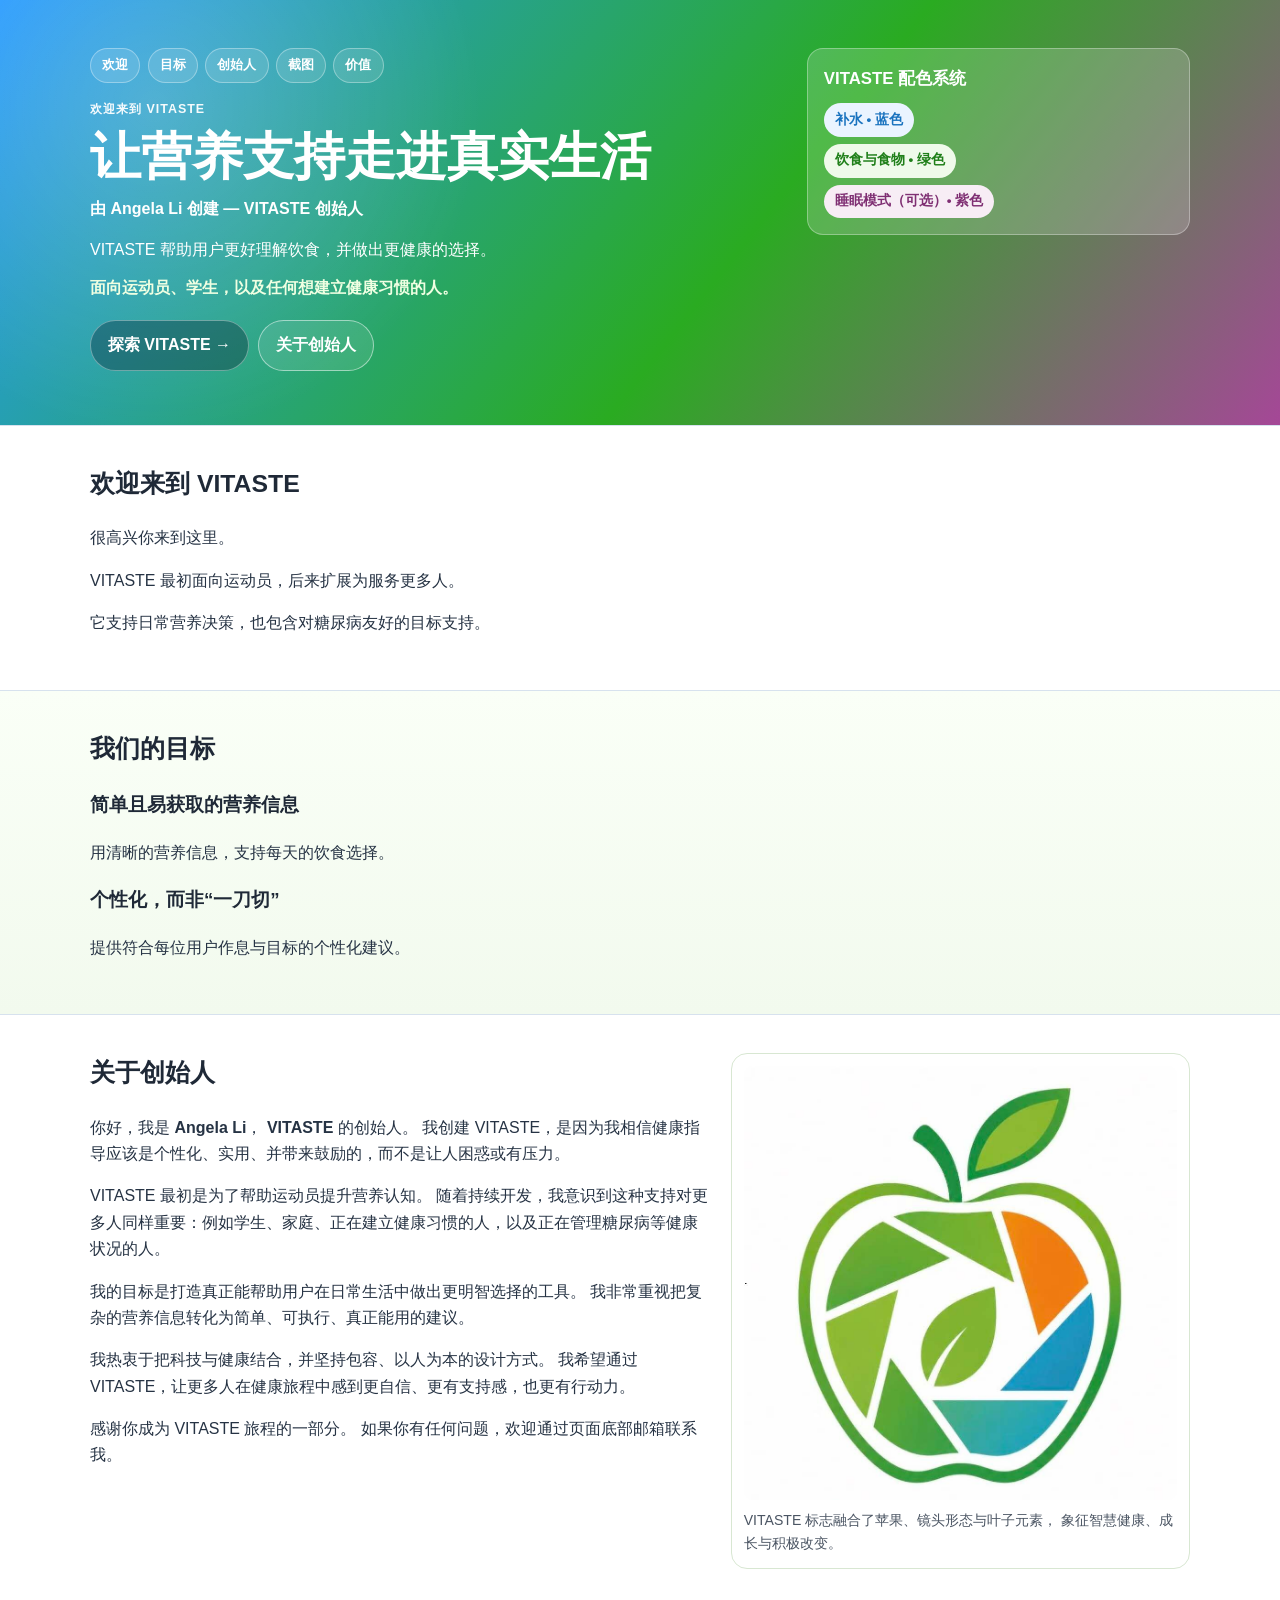
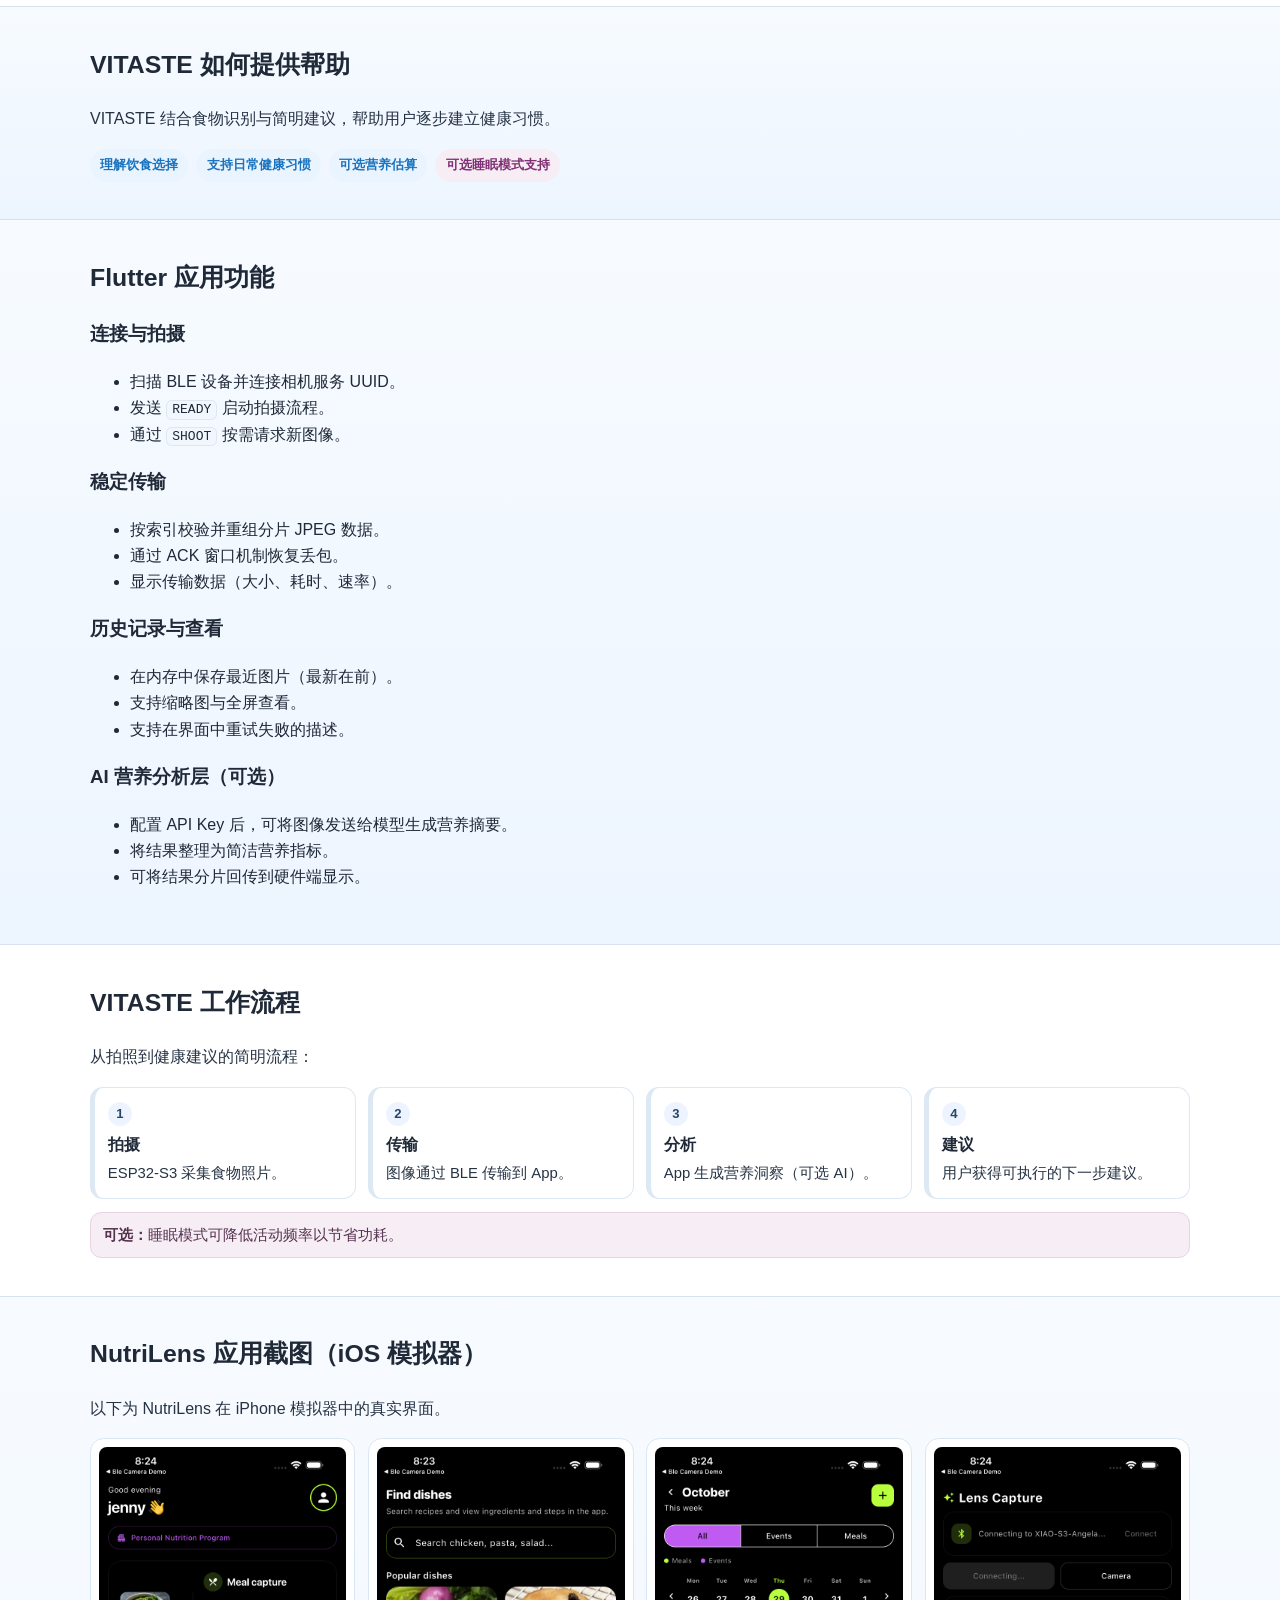
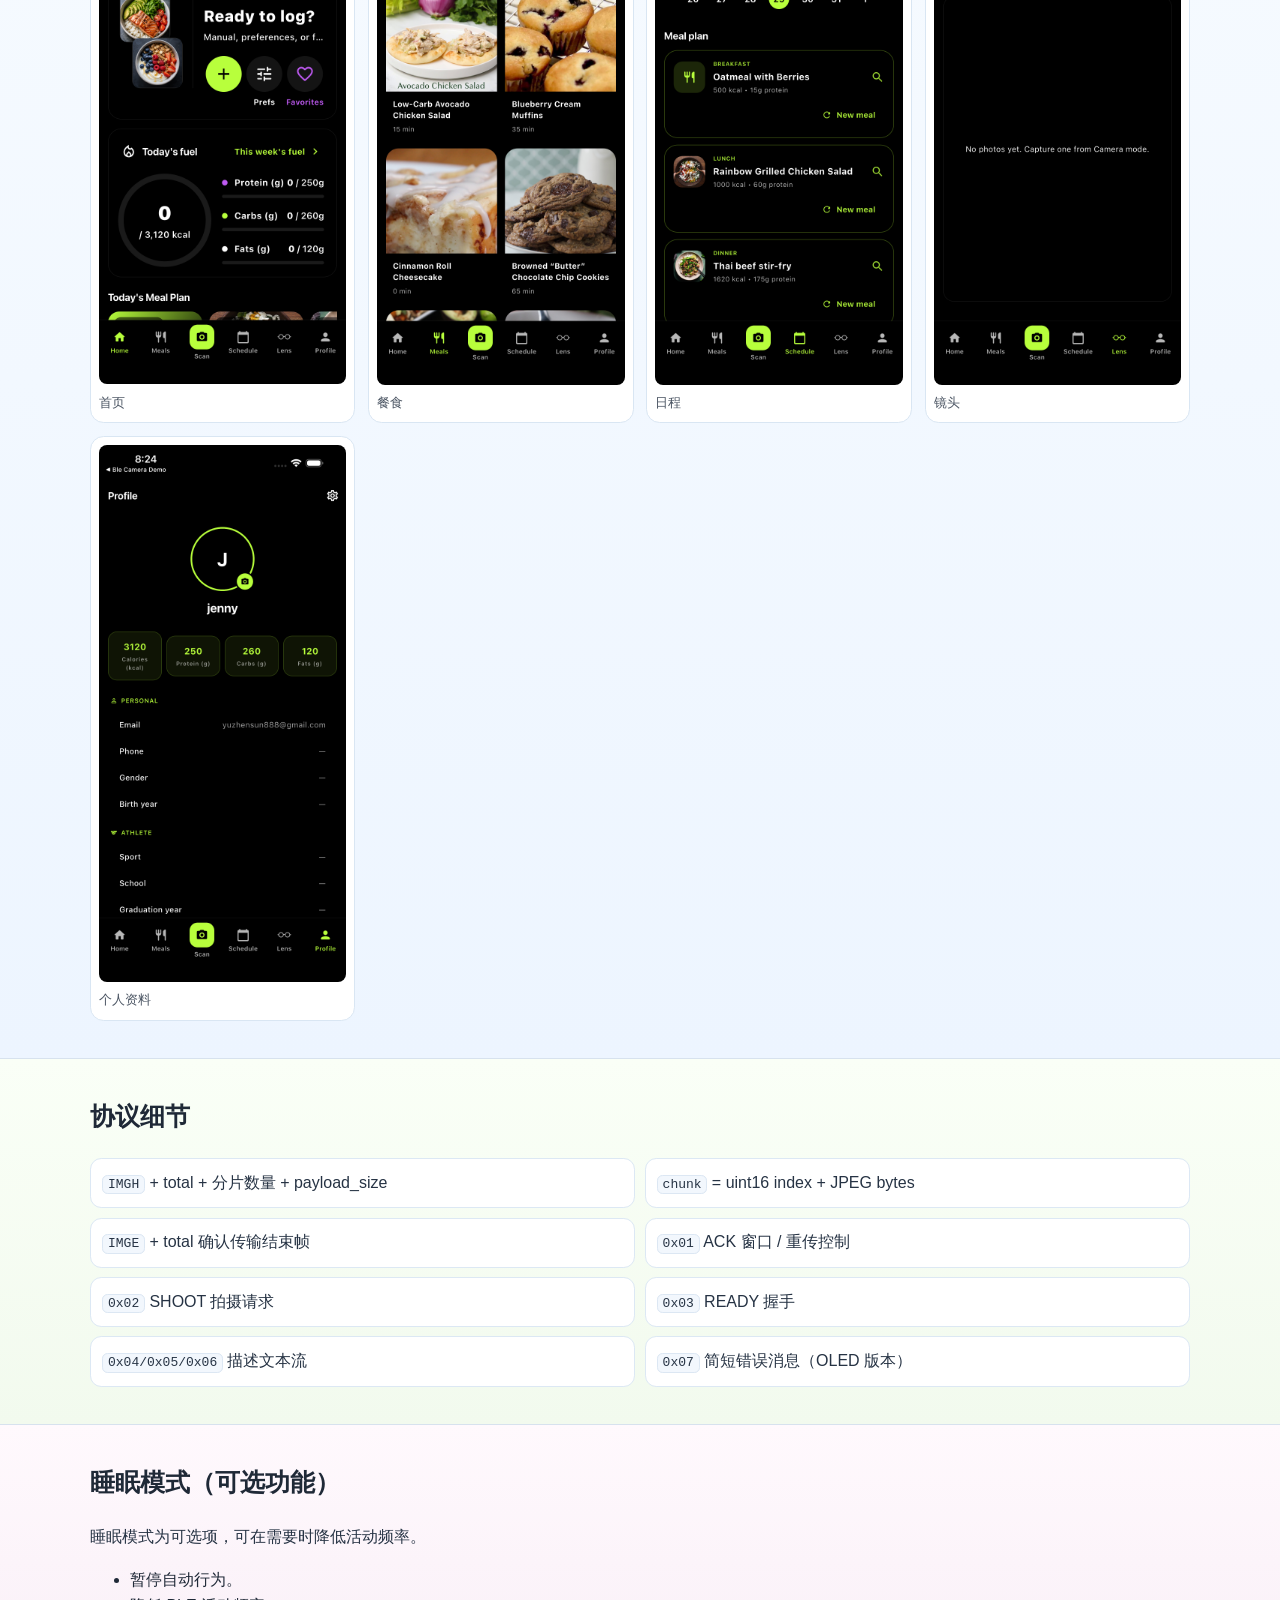
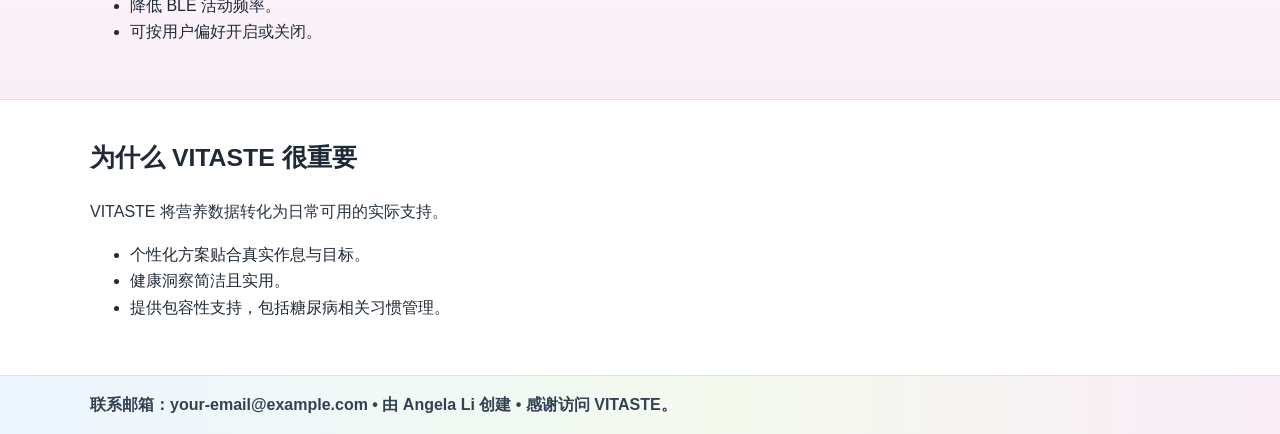
==== index-zh.html @ 3ab24c32 "Add Chinese version page (index-zh.html)" ====
<!doctype html>
<html lang="zh-Hans">
  <head>
    <meta charset="UTF-8" />
    <meta name="viewport" content="width=device-width, initial-scale=1.0" />
    <title>VITASTE｜中文介绍</title>
    <meta
      name="description"
      content="VITASTE 帮助用户理解营养、做出更健康的饮食选择，并支持个性化健康目标。"
    />
    <link rel="stylesheet" href="assets/styles.css" />
  </head>
  <body>
    <header class="hero">
      <div class="container hero-inner">
        <div>
          <nav class="top-nav" aria-label="Primary">
            <a href="#welcome-message" >欢迎</a>
            <a href="#mission-vision" >目标</a>
            <a href="#about-creator" >创始人</a>
            <a href="#app-screenshots" >截图</a>
            <a href="#why-vitaste" >价值</a>
          </nav>
          <p class="eyebrow">欢迎来到 VITASTE</p>
          <h1>让营养支持走进真实生活</h1>
          <p class="founder-line">由 Angela Li 创建 — VITASTE 创始人</p>
          <p class="subtitle">
            VITASTE 帮助用户更好理解饮食，并做出更健康的选择。
          </p>
          <p class="quick-mission">
            面向运动员、学生，以及任何想建立健康习惯的人。
          </p>
          <div class="hero-actions">
            <a class="button primary" href="#welcome-message">探索 VITASTE →</a>
            <a class="button ghost" href="#about-creator">关于创始人</a>
          </div>
        </div>
        <aside class="hero-panel">
          <h2>VITASTE 配色系统</h2>
          <ul class="legend">
            <li><span class="chip hydration">补水 • 蓝色</span></li>
            <li><span class="chip meals">饮食与食物 • 绿色</span></li>
            <li><span class="chip sleep">睡眠模式（可选）• 紫色</span></li>
          </ul>
        </aside>
      </div>
    </header>

    <main class="sections">
      <section class="band band-alt" id="welcome-message-band">
        <div class="container">
      <section id="welcome-message">
        <h2>欢迎来到 VITASTE</h2>
        <p>
          很高兴你来到这里。
        </p>
        <p>
          VITASTE 最初面向运动员，后来扩展为服务更多人。
        </p>
        <p>
          它支持日常营养决策，也包含对糖尿病友好的目标支持。
        </p>
      </section>
        </div>
      </section>

      <section class="band band-meals">
        <div class="container">
      <section id="mission-vision">
        <h2>我们的目标</h2>
        <div class="grid two">
          <article>
            <h3>简单且易获取的营养信息</h3>
            <p>
              用清晰的营养信息，支持每天的饮食选择。
            </p>
          </article>
          <article>
            <h3>个性化，而非“一刀切”</h3>
            <p>
              提供符合每位用户作息与目标的个性化建议。
            </p>
          </article>
        </div>
      </section>
        </div>
      </section>

      <section class="band band-alt">
        <div class="container">
      <section class="split" id="about-creator">
        <div>
          <h2>关于创始人</h2>
          <p>
            你好，我是 <strong>Angela Li</strong>，
            <strong>VITASTE</strong> 的创始人。
            我创建 VITASTE，是因为我相信健康指导应该是个性化、实用、并带来鼓励的，而不是让人困惑或有压力。
          </p>
          <p>
            VITASTE 最初是为了帮助运动员提升营养认知。
            随着持续开发，我意识到这种支持对更多人同样重要：例如学生、家庭、正在建立健康习惯的人，以及正在管理糖尿病等健康状况的人。
          </p>
          <p>
            我的目标是打造真正能帮助用户在日常生活中做出更明智选择的工具。
            我非常重视把复杂的营养信息转化为简单、可执行、真正能用的建议。
          </p>
          <p>
            我热衷于把科技与健康结合，并坚持包容、以人为本的设计方式。
            我希望通过 VITASTE，让更多人在健康旅程中感到更自信、更有支持感，也更有行动力。
          </p>
          <p>
            感谢你成为 VITASTE 旅程的一部分。
            如果你有任何问题，欢迎通过页面底部邮箱联系我。
          </p>
        </div>
        <figure class="logo-card">
          <img src="assets/vitaste-logo.jpg" alt="VITASTE logo: apple shape with colorful lens-style segments and leaf icon" />
          <figcaption>
            VITASTE 标志融合了苹果、镜头形态与叶子元素，
            象征智慧健康、成长与积极改变。
          </figcaption>
        </figure>
      </section>
        </div>
      </section>

      <section class="band band-hydration">
        <div class="container">
      <section id="goal">
        <h2>VITASTE 如何提供帮助</h2>
        <p>
          VITASTE 结合食物识别与简明建议，帮助用户逐步建立健康习惯。
        </p>
        <div class="pill-row">
          <span class="pill">理解饮食选择</span>
          <span class="pill">支持日常健康习惯</span>
          <span class="pill">可选营养估算</span>
          <span class="pill sleep">可选睡眠模式支持</span>
        </div>
      </section>
        </div>
      </section>

      <section class="band band-hydration">
        <div class="container">
      <section id="app-details">
        <h2>Flutter 应用功能</h2>
        <div class="grid two">
          <article>
            <h3>连接与拍摄</h3>
            <ul>
              <li>扫描 BLE 设备并连接相机服务 UUID。</li>
              <li>发送 <code>READY</code> 启动拍摄流程。</li>
              <li>通过 <code>SHOOT</code> 按需请求新图像。</li>
            </ul>
          </article>
          <article>
            <h3>稳定传输</h3>
            <ul>
              <li>按索引校验并重组分片 JPEG 数据。</li>
              <li>通过 ACK 窗口机制恢复丢包。</li>
              <li>显示传输数据（大小、耗时、速率）。</li>
            </ul>
          </article>
          <article>
            <h3>历史记录与查看</h3>
            <ul>
              <li>在内存中保存最近图片（最新在前）。</li>
              <li>支持缩略图与全屏查看。</li>
              <li>支持在界面中重试失败的描述。</li>
            </ul>
          </article>
          <article class="meals-accent">
            <h3>AI 营养分析层（可选）</h3>
            <ul>
              <li>配置 API Key 后，可将图像发送给模型生成营养摘要。</li>
              <li>将结果整理为简洁营养指标。</li>
              <li>可将结果分片回传到硬件端显示。</li>
            </ul>
          </article>
        </div>
      </section>
        </div>
      </section>

      <section class="band band-alt">
        <div class="container">
      <section id="system-overview">
        <h2>VITASTE 工作流程</h2>
        <p>从拍照到健康建议的简明流程：</p>
        <div class="how-grid">
          <article class="how-card hydration-line">
            <span class="how-num">1</span>
            <h3>拍摄</h3>
            <p>ESP32-S3 采集食物照片。</p>
          </article>
          <article class="how-card hydration-line">
            <span class="how-num">2</span>
            <h3>传输</h3>
            <p>图像通过 BLE 传输到 App。</p>
          </article>
          <article class="how-card meals-line">
            <span class="how-num">3</span>
            <h3>分析</h3>
            <p>App 生成营养洞察（可选 AI）。</p>
          </article>
          <article class="how-card meals-line">
            <span class="how-num">4</span>
            <h3>建议</h3>
            <p>用户获得可执行的下一步建议。</p>
          </article>
        </div>
        <div class="how-note">
          <strong>可选：</strong>睡眠模式可降低活动频率以节省功耗。
        </div>
      </section>
        </div>
      </section>

      <section class="band band-hydration">
        <div class="container">
      <section id="app-screenshots">
        <h2>NutriLens 应用截图（iOS 模拟器）</h2>
        <p>
          以下为 NutriLens 在 iPhone 模拟器中的真实界面。
        </p>
        <div class="shots">
          <figure>
            <img src="assets/nutrilens/home.png" alt="NutriLens 首页界面" />
            <figcaption>首页</figcaption>
          </figure>
          <figure>
            <img src="assets/nutrilens/meals.png" alt="NutriLens 餐食界面" />
            <figcaption>餐食</figcaption>
          </figure>
          <figure>
            <img src="assets/nutrilens/schedule.png" alt="NutriLens 日程界面" />
            <figcaption>日程</figcaption>
          </figure>
          <figure>
            <img src="assets/nutrilens/lens.png" alt="NutriLens 镜头采集界面" />
            <figcaption>镜头</figcaption>
          </figure>
          <figure>
            <img src="assets/nutrilens/profile.png" alt="NutriLens 个人资料界面" />
            <figcaption>个人资料</figcaption>
          </figure>
        </div>
      </section>
        </div>
      </section>

      <section class="band band-meals">
        <div class="container">
      <section>
        <h2>协议细节</h2>
        <div class="protocol-grid">
          <p><code>IMGH</code> + total + 分片数量 + payload_size</p>
          <p><code>chunk</code> = uint16 index + JPEG bytes</p>
          <p><code>IMGE</code> + total 确认传输结束帧</p>
          <p><code>0x01</code> ACK 窗口 / 重传控制</p>
          <p><code>0x02</code> SHOOT 拍摄请求</p>
          <p><code>0x03</code> READY 握手</p>
          <p><code>0x04/0x05/0x06</code> 描述文本流</p>
          <p><code>0x07</code> 简短错误消息（OLED 版本）</p>
        </div>
      </section>
        </div>
      </section>

      <section class="band band-sleep">
        <div class="container">
      <section id="sleep-mode">
        <h2>睡眠模式（可选功能）</h2>
        <p>
          睡眠模式为可选项，可在需要时降低活动频率。
        </p>
        <ul>
          <li>暂停自动行为。</li>
          <li>降低 BLE 活动频率。</li>
          <li>可按用户偏好开启或关闭。</li>
        </ul>
      </section>
        </div>
      </section>

      <section class="band band-alt">
        <div class="container">
      <section id="why-vitaste">
        <h2>为什么 VITASTE 很重要</h2>
        <p>
          VITASTE 将营养数据转化为日常可用的实际支持。
        </p>
        <ul>
          <li>个性化方案贴合真实作息与目标。</li>
          <li>健康洞察简洁且实用。</li>
          <li>提供包容性支持，包括糖尿病相关习惯管理。</li>
        </ul>
      </section>
        </div>
      </section>
    </main>

    <footer class="footer">
      <div class="container footer-inner">
        <p>联系邮箱：your-email@example.com • 由 Angela Li 创建 • 感谢访问 VITASTE。</p>
      </div>
    </footer>
  </body>
</html>
---- assets/styles.css ----
:root {
  --bg: #f6f9ff;
  --text: #1f2937;
  --muted: #4b5563;
  --white: #ffffff;

  --hydration: #2499ff;
  --hydration-dark: #1a73bf;
  --hydration-soft: #eaf4ff;

  --meal: #2aab21;
  --meal-dark: #1f7f19;
  --meal-soft: #effaea;

  --sleep: #a54797;
  --sleep-dark: #7f2f73;
  --sleep-soft: #f7edf5;

  --line: #d7e2ee;
}

* {
  box-sizing: border-box;
}

html,
body {
  margin: 0;
  padding: 0;
}

body {
  font-family: Inter, -apple-system, BlinkMacSystemFont, 'Segoe UI', sans-serif;
  color: var(--text);
  background: var(--bg);
  line-height: 1.65;
}

.container {
  width: min(1100px, 92%);
  margin: 0 auto;
}

.hero {
  color: #fff;
  background:
    radial-gradient(circle at 12% 25%, rgba(255, 255, 255, 0.2) 0, transparent 28%),
    linear-gradient(128deg, var(--hydration) 0%, var(--meal) 58%, var(--sleep) 100%);
  padding: 3rem 0 3.4rem;
}

.top-nav {
  display: flex;
  flex-wrap: wrap;
  gap: 0.45rem;
  margin-bottom: 1rem;
}

.top-nav a {
  color: #fff;
  text-decoration: none;
  font-size: 0.82rem;
  font-weight: 700;
  padding: 0.34rem 0.7rem;
  border-radius: 999px;
  border: 1px solid rgba(255, 255, 255, 0.34);
  background: rgba(255, 255, 255, 0.12);
}

.hero-inner {
  display: grid;
  grid-template-columns: 1.45fr 0.8fr;
  gap: 1.4rem;
  align-items: start;
}

.eyebrow {
  margin: 0 0 0.55rem;
  text-transform: uppercase;
  letter-spacing: 0.08em;
  font-size: 0.78rem;
  font-weight: 700;
  opacity: 0.95;
}

h1 {
  margin: 0;
  font-size: clamp(2rem, 4.2vw, 3.2rem);
  line-height: 1.13;
}

.founder-line {
  margin: 0.65rem 0 0;
  font-weight: 700;
}

.subtitle {
  margin: 0.9rem 0 0.75rem;
  max-width: 730px;
}

.quick-mission {
  margin: 0;
  max-width: 760px;
  font-weight: 600;
  color: #efffe2;
}

.hero-actions {
  display: flex;
  flex-wrap: wrap;
  gap: 0.6rem;
  margin-top: 1.15rem;
}

.button {
  text-decoration: none;
  font-weight: 700;
  border-radius: 999px;
  padding: 0.7rem 1.05rem;
}

.button.primary {
  color: #fff;
  background: rgba(7, 27, 49, 0.34);
  border: 1px solid rgba(255, 255, 255, 0.36);
}

.button.ghost {
  color: #fff;
  background: rgba(255, 255, 255, 0.1);
  border: 1px solid rgba(255, 255, 255, 0.5);
}

.hero-panel {
  background: rgba(255, 255, 255, 0.18);
  border: 1px solid rgba(255, 255, 255, 0.32);
  border-radius: 1rem;
  padding: 1rem;
}

.hero-panel h2 {
  margin: 0 0 0.65rem;
  font-size: 1.05rem;
}

.legend {
  list-style: none;
  margin: 0;
  padding: 0;
  display: grid;
  gap: 0.45rem;
}

.chip {
  display: inline-flex;
  align-items: center;
  padding: 0.35rem 0.68rem;
  border-radius: 999px;
  font-size: 0.85rem;
  font-weight: 700;
}

.chip.hydration { background: #eaf4ff; color: var(--hydration-dark); }
.chip.meals { background: #effaea; color: var(--meal-dark); }
.chip.sleep { background: #f7edf5; color: var(--sleep-dark); }

.sections {
  padding: 0;
}

.band {
  padding: 2.35rem 0;
  border-top: 1px solid var(--line);
}

.band h2 {
  margin-top: 0;
  font-size: 1.55rem;
}

.band p {
  color: #263344;
}

.band-alt {
  background: #fff;
}

.band-hydration {
  background: linear-gradient(180deg, #f7fbff 0%, #edf5ff 100%);
}

.band-meals {
  background: linear-gradient(180deg, #fafff7 0%, #f2faee 100%);
}

.band-sleep {
  background: linear-gradient(180deg, #fff9fd 0%, #f9eff7 100%);
}

.split {
  display: grid;
  gap: 1.2rem;
  grid-template-columns: 1.15fr 0.85fr;
  align-items: start;
}

.logo-card {
  margin: 0;
  background: #fff;
  border: 1px solid #d8e7d2;
  border-radius: 1rem;
  padding: 0.75rem;
  transition: transform 160ms ease, box-shadow 180ms ease;
}

.logo-card:hover {
  transform: translateY(-3px);
  box-shadow: 0 14px 28px rgba(18, 36, 62, 0.14);
}

.logo-card img {
  width: 100%;
  border-radius: 0.6rem;
  display: block;
}

.logo-card figcaption {
  margin-top: 0.55rem;
  font-size: 0.88rem;
  color: var(--muted);
}

.value-grid {
  display: grid;
  grid-template-columns: repeat(2, minmax(0, 1fr));
  gap: 0.75rem;
  margin-top: 0.9rem;
}

.value {
  background: #fff;
  border: 1px solid #dce8f4;
  border-radius: 0.85rem;
  padding: 0.8rem;
  transition: transform 160ms ease, box-shadow 180ms ease;
}

.value:hover {
  transform: translateY(-3px);
  box-shadow: 0 14px 28px rgba(18, 36, 62, 0.14);
}

.value h3 {
  margin: 0 0 0.35rem;
  font-size: 1rem;
}

.timeline {
  display: grid;
  gap: 0.6rem;
}

.step {
  background: #fff;
  border: 1px solid #dce8f4;
  border-left: 5px solid #dce8f4;
  border-radius: 0.8rem;
  padding: 0.75rem 0.85rem;
  transition: transform 160ms ease, box-shadow 180ms ease;
}

.step:hover {
  transform: translateY(-3px);
  box-shadow: 0 14px 28px rgba(18, 36, 62, 0.14);
}

.hydration-line { border-left-color: var(--hydration); }
.meals-line { border-left-color: var(--meal); }
.sleep-line { border-left-color: var(--sleep); }

.how-grid {
  display: grid;
  grid-template-columns: repeat(4, minmax(0, 1fr));
  gap: 0.75rem;
  margin-top: 0.75rem;
}

.how-card {
  background: #fff;
  border: 1px solid #dce8f4;
  border-left: 5px solid #dce8f4;
  border-radius: 0.8rem;
  padding: 0.75rem 0.8rem;
  transition: transform 160ms ease, box-shadow 180ms ease;
}

.how-card:hover {
  transform: translateY(-3px);
  box-shadow: 0 14px 28px rgba(18, 36, 62, 0.14);
}

.how-card h3 {
  margin: 0.35rem 0 0.2rem;
  font-size: 1rem;
}

.how-card p {
  margin: 0;
  font-size: 0.93rem;
}

.how-num {
  width: 1.5rem;
  height: 1.5rem;
  display: inline-flex;
  align-items: center;
  justify-content: center;
  border-radius: 999px;
  font-size: 0.82rem;
  font-weight: 800;
  background: #eef4ff;
  color: #25476a;
}

.how-note {
  margin-top: 0.85rem;
  padding: 0.6rem 0.75rem;
  border-radius: 0.7rem;
  background: #f7edf5;
  border: 1px solid #e7d3e4;
  color: #54334f;
  font-size: 0.92rem;
}

.shots {
  display: grid;
  grid-template-columns: repeat(4, minmax(0, 1fr));
  gap: 0.8rem;
}

.shots figure {
  margin: 0;
  background: #fff;
  border: 1px solid #d9e6f3;
  border-radius: 0.85rem;
  padding: 0.5rem;
  transition: transform 160ms ease, box-shadow 180ms ease;
}

.shots figure:hover {
  transform: translateY(-3px);
  box-shadow: 0 14px 28px rgba(18, 36, 62, 0.14);
}

.shots img {
  width: 100%;
  border-radius: 0.5rem;
  display: block;
}

.shots figcaption {
  margin-top: 0.45rem;
  font-size: 0.84rem;
  color: var(--muted);
}

.pill-row {
  display: flex;
  flex-wrap: wrap;
  gap: 0.5rem;
  margin-top: 0.85rem;
}

.pill {
  border-radius: 999px;
  font-size: 0.82rem;
  font-weight: 700;
  padding: 0.36rem 0.64rem;
  background: #eaf4ff;
  color: var(--hydration-dark);
}

.pill.sleep {
  background: #f7edf5;
  color: var(--sleep-dark);
}

.protocol-grid {
  display: grid;
  grid-template-columns: repeat(2, minmax(0, 1fr));
  gap: 0.58rem;
}

.protocol-grid p {
  margin: 0;
  background: #fff;
  border: 1px solid #dce8f4;
  border-radius: 0.7rem;
  padding: 0.68rem 0.7rem;
}

.footer {
  border-top: 1px solid var(--line);
  background: linear-gradient(90deg, #edf6ff 0%, #f4faee 55%, #f9edf7 100%);
}

.footer-inner p {
  margin: 0;
  padding: 1rem 0;
  color: #334155;
  font-weight: 600;
}

code {
  background: #f2f7fd;
  border: 1px solid #dce7f3;
  border-radius: 0.35rem;
  padding: 0.08rem 0.3rem;
}

@media (max-width: 980px) {
  .hero-inner,
  .split {
    grid-template-columns: 1fr;
  }

  .how-grid {
    grid-template-columns: repeat(2, minmax(0, 1fr));
  }

  .shots {
    grid-template-columns: repeat(2, minmax(0, 1fr));
  }
}

@media (max-width: 680px) {
  .value-grid,
  .protocol-grid,
  .shots,
  .how-grid {
    grid-template-columns: 1fr;
  }

  .hero {
    padding-top: 2.4rem;
  }
}
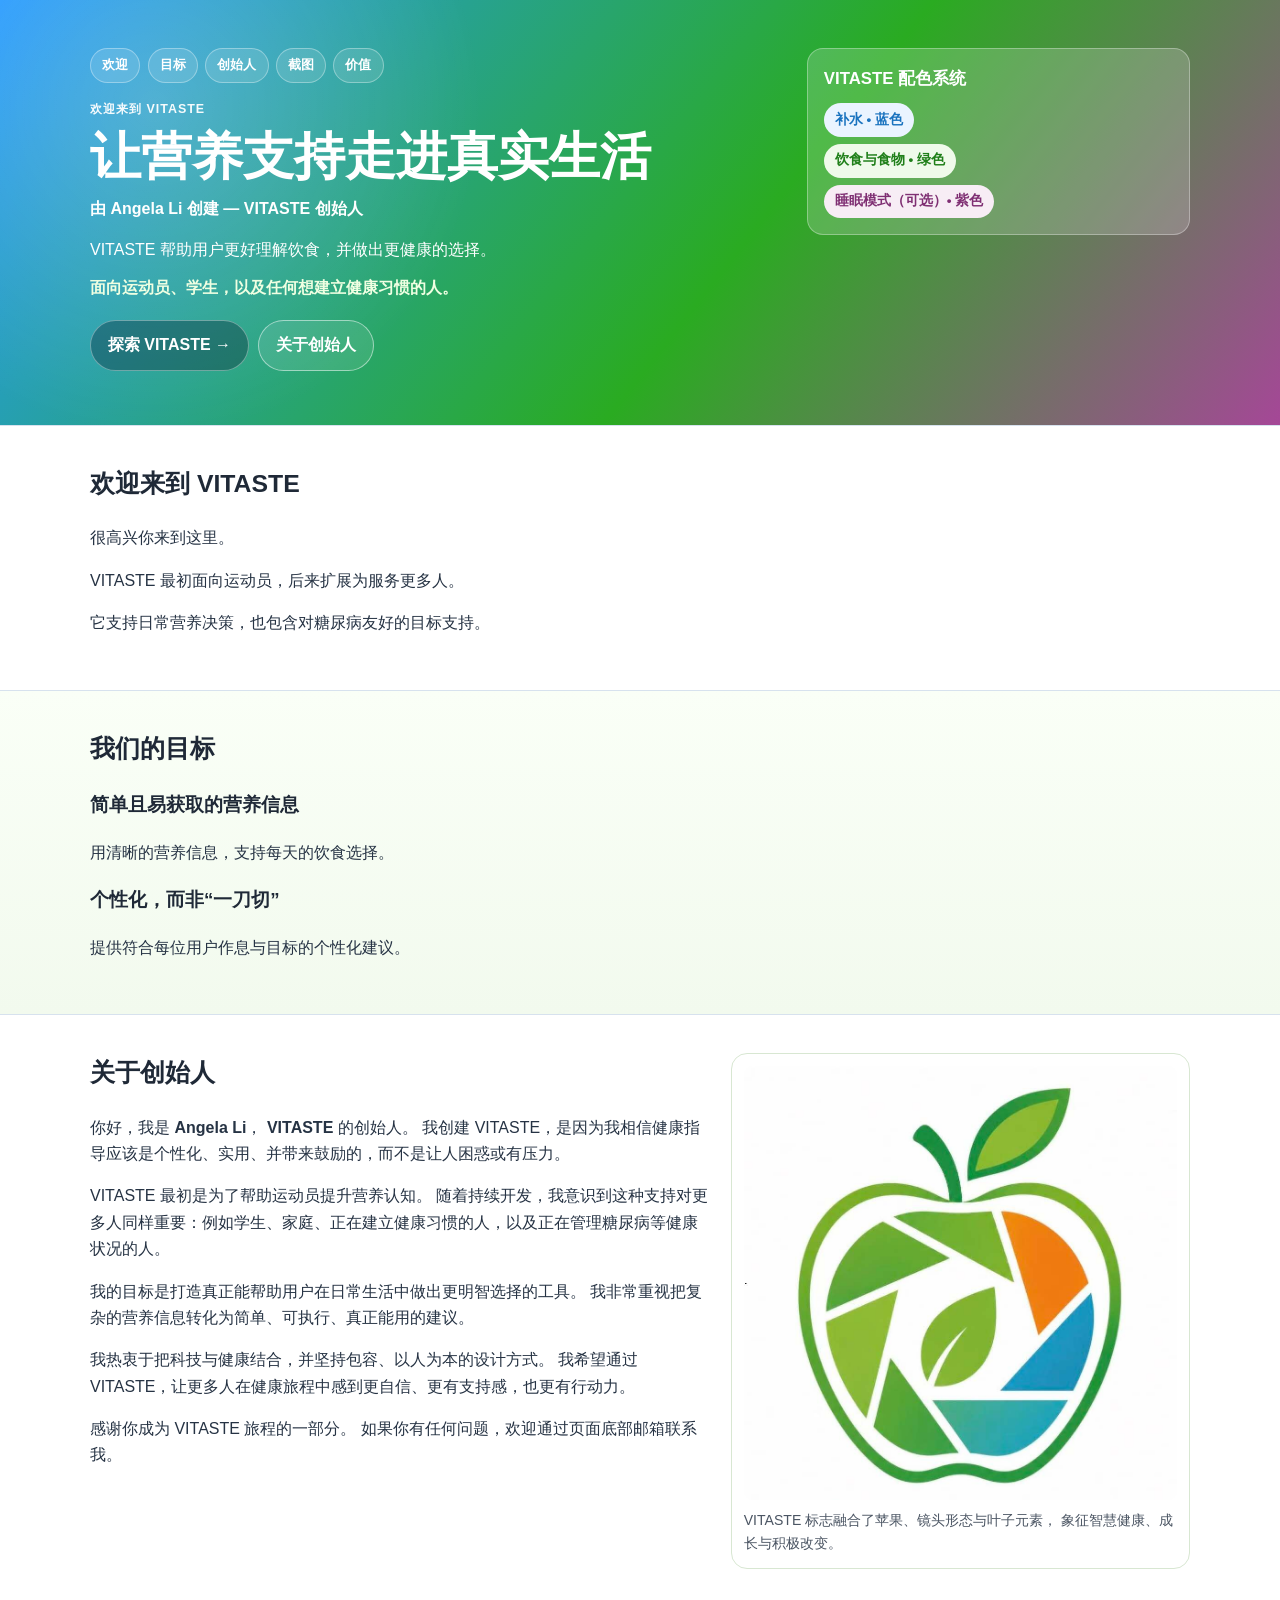
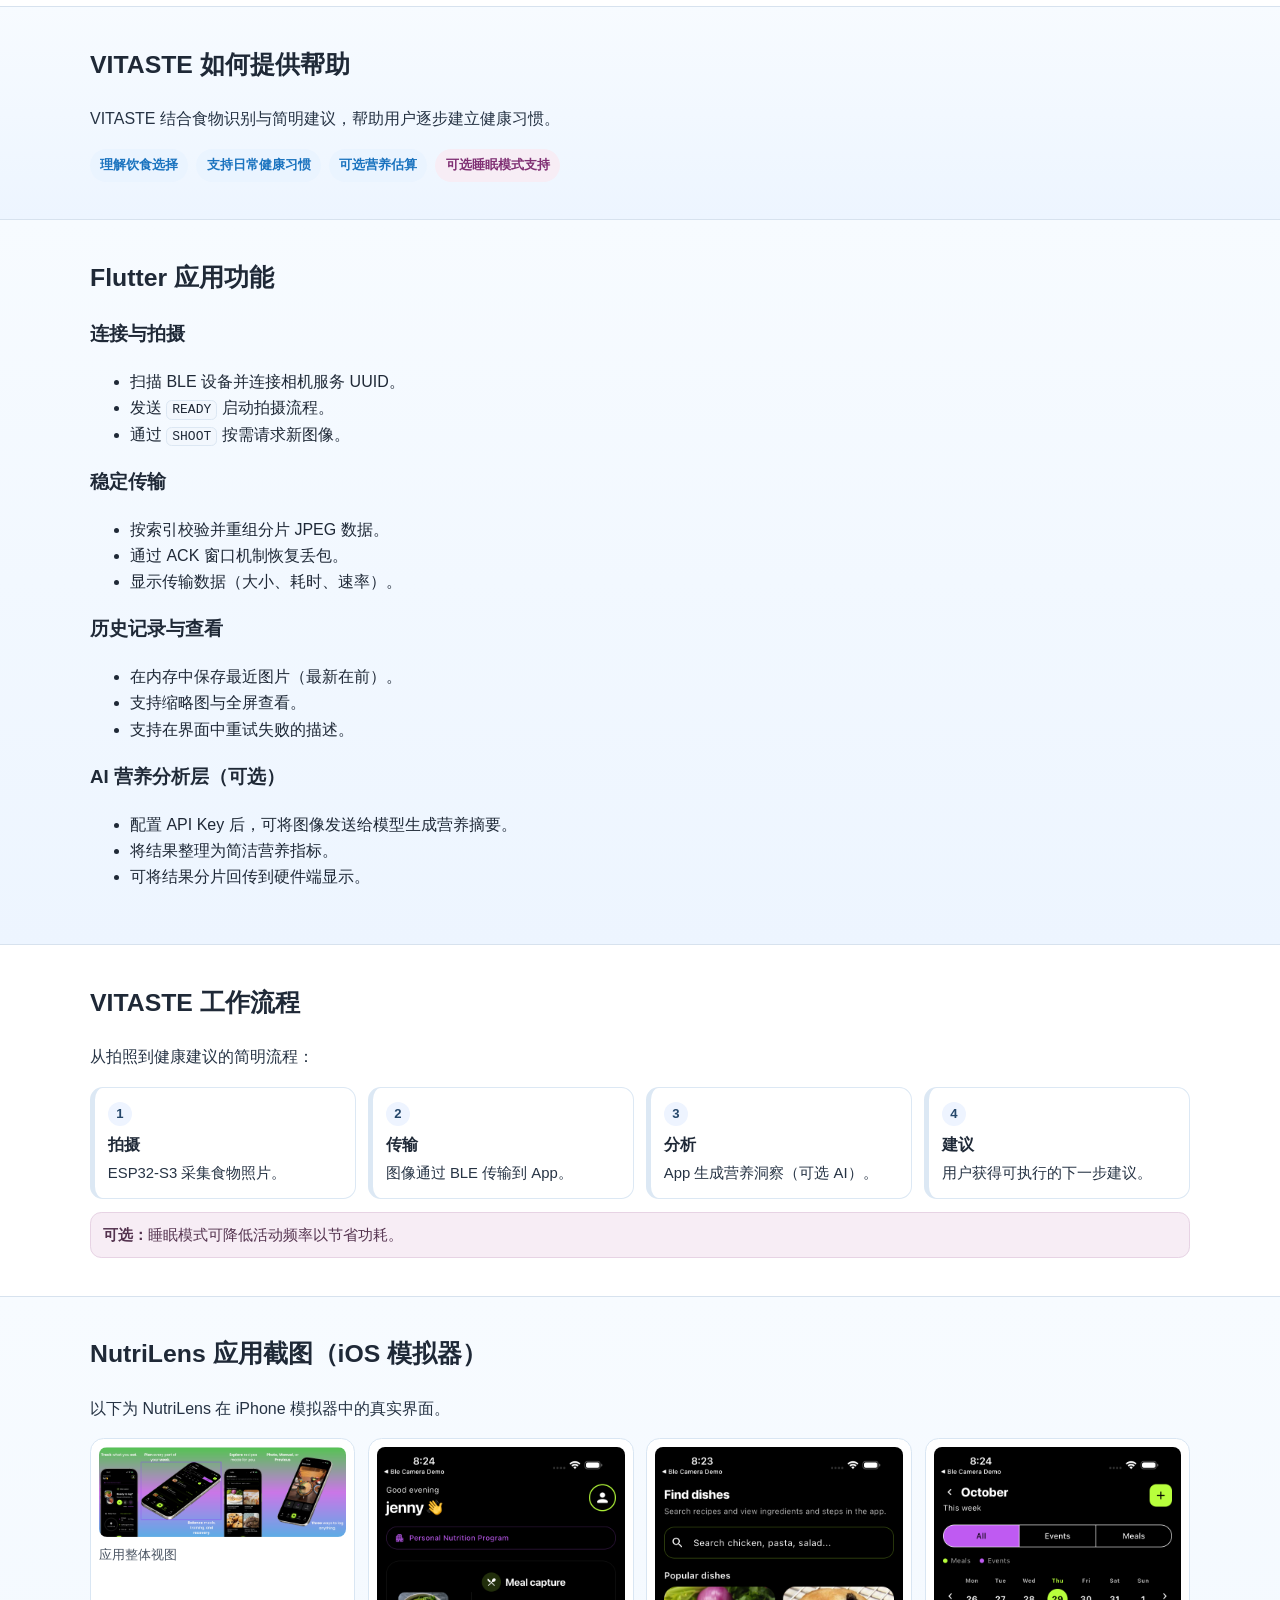
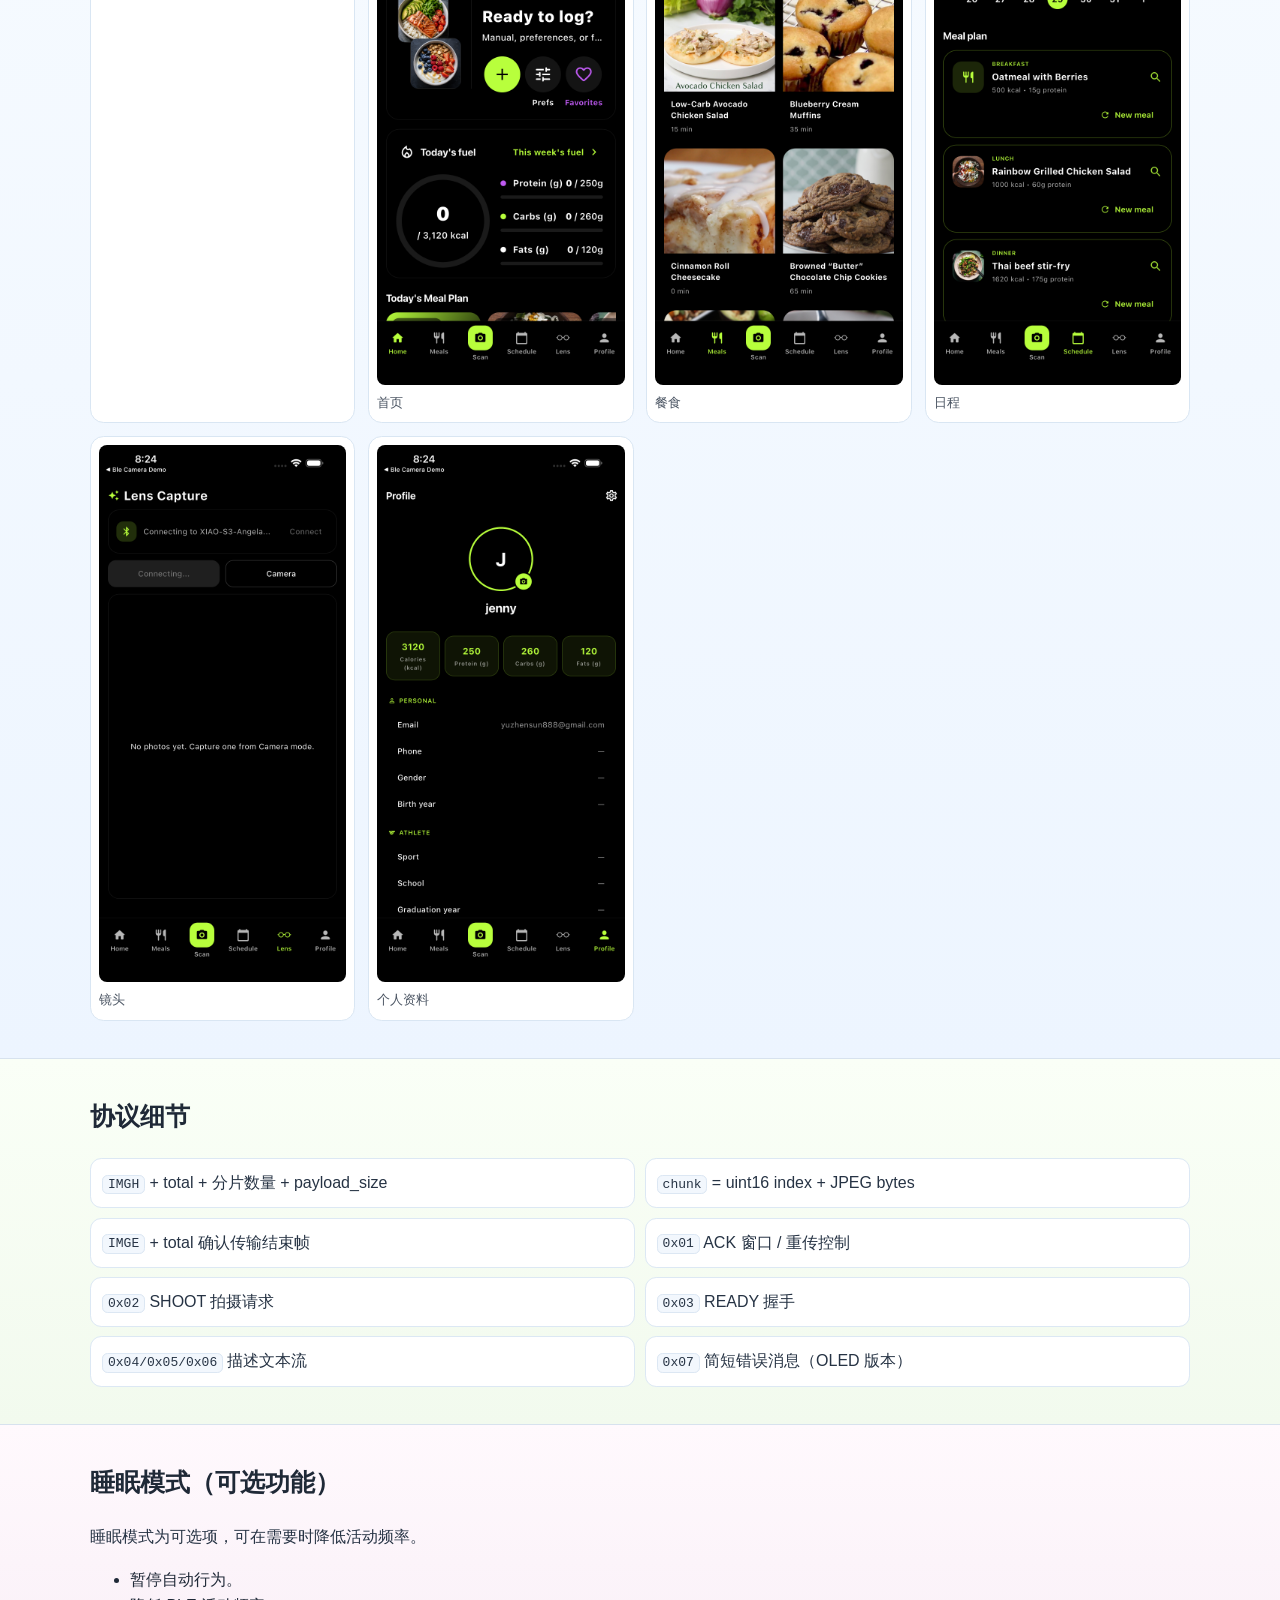
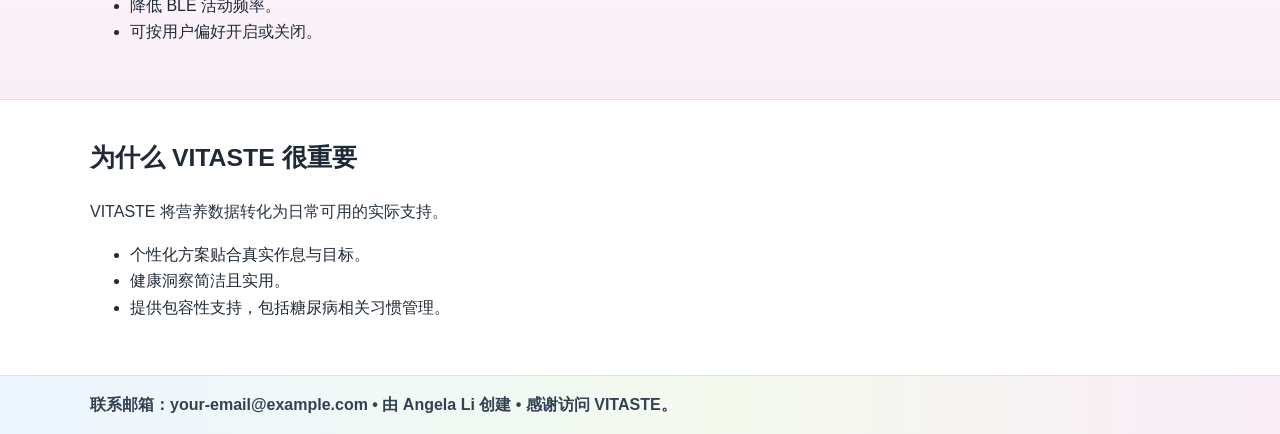
==== commit 6e77e648: "Add overall app overview image to NutriLens screenshots" ====
--- a/index-zh.html
+++ b/index-zh.html
@@ -226,6 +226,10 @@
         </p>
         <div class="shots">
           <figure>
+            <img src="assets/nutrilens/overview-banner.png" alt="NutriLens 应用整体视图" />
+            <figcaption>应用整体视图</figcaption>
+          </figure>
+          <figure>
             <img src="assets/nutrilens/home.png" alt="NutriLens 首页界面" />
             <figcaption>首页</figcaption>
           </figure>
